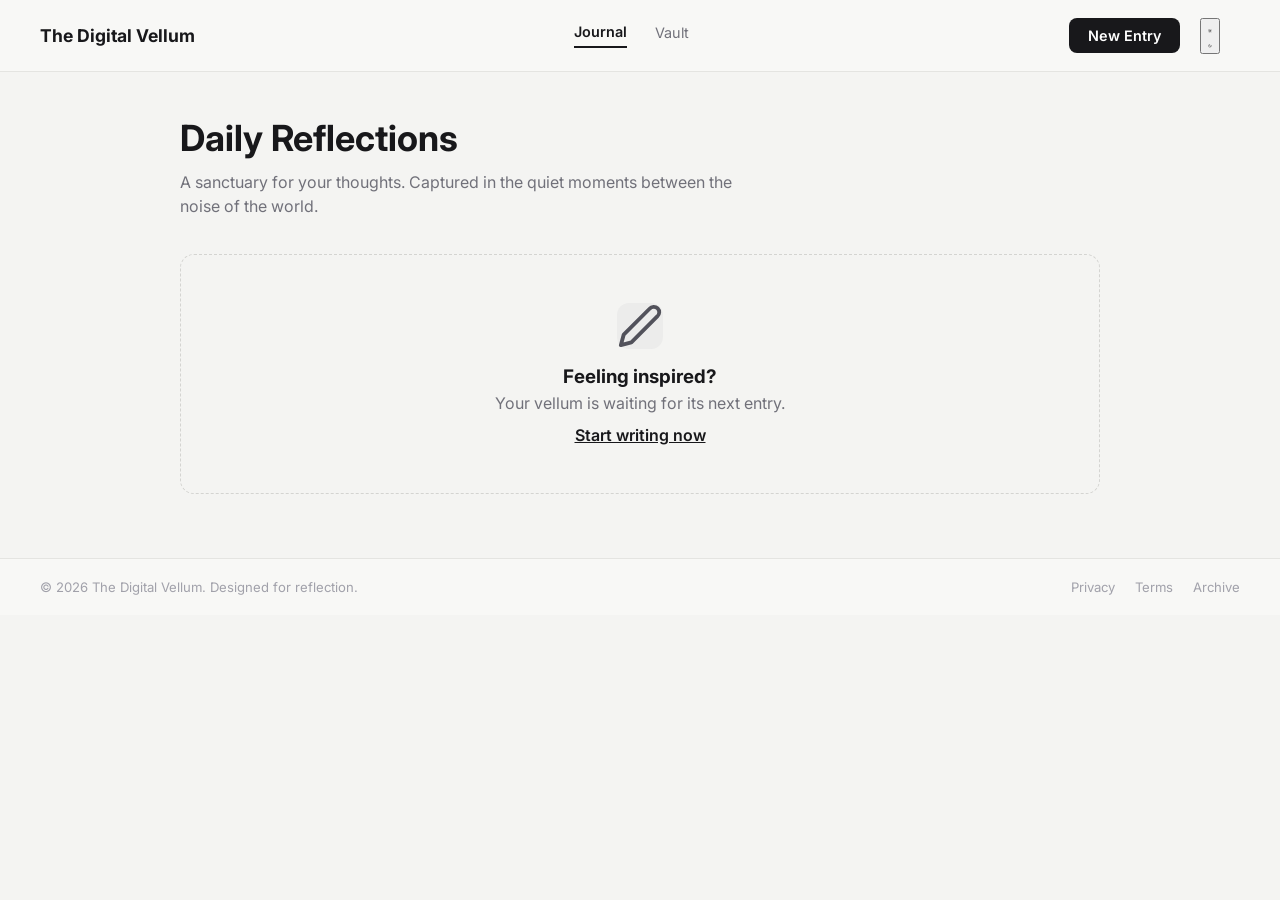
==== index.html @ 57398310 "initial commity" ====
<!DOCTYPE html>
<html lang="en">
<head>
<meta charset="UTF-8">
<meta name="viewport" content="width=device-width, initial-scale=1.0">
<title>The Digital Vellum</title>
<link rel="stylesheet" href="styles.css">
<script>
document.documentElement.setAttribute('data-theme', localStorage.getItem('theme') || (window.matchMedia('(prefers-color-scheme: dark)').matches ? 'dark' : 'light'));
</script>
</head>
<body>

<header class="site-header">
  <div class="brand">The Digital Vellum</div>
  <nav class="main-nav">
    <a href="index.html" class="active">Journal</a>
    <a href="vault.html">Vault</a>
  </nav>
  <div class="header-actions">
    <a href="new-entry.html" class="btn btn-primary">New Entry</a>
    <button type="button" class="icon-btn theme-toggle" id="theme-toggle" aria-label="Toggle dark mode">
      <svg class="sun-icon" viewBox="0 0 24 24" fill="none" stroke="currentColor" stroke-width="2" stroke-linecap="round" stroke-linejoin="round"><circle cx="12" cy="12" r="4"></circle><path d="M12 2v2M12 20v2M4.93 4.93l1.41 1.41M17.66 17.66l1.41 1.41M2 12h2M20 12h2M4.93 19.07l1.41-1.41M17.66 6.34l1.41-1.41"></path></svg>
      <svg class="moon-icon" viewBox="0 0 24 24" fill="none" stroke="currentColor" stroke-width="2" stroke-linecap="round" stroke-linejoin="round"><path d="M21 12.79A9 9 0 1 1 11.21 3 7 7 0 0 0 21 12.79z"></path></svg>
    </button>
    <a href="vault.html" class="icon-btn" aria-label="Profile">
      <svg viewBox="0 0 24 24" fill="none" stroke="currentColor" stroke-width="2" stroke-linecap="round" stroke-linejoin="round"><circle cx="12" cy="8" r="4"></circle><path d="M4 20c0-4 3.6-6 8-6s8 2 8 6"></path></svg>
    </a>
  </div>
</header>

<main>
  <div class="page-heading">
    <h1>Daily Reflections</h1>
    <p>A sanctuary for your thoughts. Captured in the quiet moments between the noise of the world.</p>
  </div>

  <div class="entry-grid" id="entry-grid">
    <article class="card featured">
      <span class="card-date">MARCH 24, 2026</span>
      <h3 class="card-title">The silence of the early morning is where the best ideas are born.</h3>
      <p class="card-excerpt">I woke up at 5:00 AM today. There is a specific kind of stillness that exists before the city wakes up...</p>
    </article>
    <article class="card alt">
      <span class="card-date">DECEMBER 25, 2025</span>
      <h3 class="card-title">Rethinking the project architecture.</h3>
      <p class="card-excerpt">Spent the afternoon sketching out new user flows. Simplification is harder than complexity.</p>
      <div class="card-tags"><span class="tag">Work</span><span class="tag">Ideas</span></div>
    </article>
    <article class="card alt">
      <span class="card-date">AUGUST 21, 2025</span>
      <h3 class="card-title">The rain in the city.</h3>
      <p class="card-excerpt">The way the neon lights reflect on the wet pavement tonight is mesmerizing.</p>
      <div class="card-tags"><span class="tag">Poetry</span></div>
    </article>
    <article class="card">
      <span class="card-date">AUGUST 23, 2025</span>
      <h3 class="card-title">Notes on intentionality and the digital space.</h3>
      <p class="card-excerpt">Why do we feel the need to document everything? Perhaps it's an anchor against the fleeting nature of time.</p>
    </article>
    <article class="card">
      <span class="card-date">JULY 2, 2025</span>
      <h3 class="card-title">A perfect, ordinary Tuesday.</h3>
      <p class="card-excerpt">Nothing remarkable happened, and that felt like its own kind of gift.</p>
    </article>
  </div>
</main>

<footer class="site-footer">
  <span>&copy; 2026 The Digital Vellum. Designed for reflection.</span>
  <div class="footer-links">
    <a href="#">Privacy</a>
    <a href="#">Terms</a>
    <a href="vault.html">Archive</a>
  </div>
</footer>

<script src="storage.js"></script>
<script src="home.js"></script>
<script src="theme.js"></script>
</body>
</html>
---- styles.css ----
@import url('https://fonts.googleapis.com/css2?family=Inter:wght@400;500;600;700&family=Lora:ital@1&display=swap');

* {
  box-sizing: border-box;
}

body {
  margin: 0;
  font-family: 'Inter', system-ui, sans-serif;
  background-color: #f4f4f2;
  color: #18181b;
}

a {
  color: inherit;
  text-decoration: none;
}

.site-header {
  display: flex;
  align-items: center;
  justify-content: space-between;
  padding: 1.1rem 2.5rem;
  background-color: #f8f8f6;
  border-bottom: 1px solid #e4e4e1;
}

.brand {
  font-size: 1.1rem;
  font-weight: 700;
}

.main-nav {
  display: flex;
  gap: 1.75rem;
  align-items: center;
}

.main-nav a {
  font-size: 0.9rem;
  color: #71717a;
  padding-bottom: 0.35rem;
}

.main-nav a.active {
  color: #18181b;
  font-weight: 600;
  border-bottom: 2px solid #18181b;
}

.header-actions {
  display: flex;
  align-items: center;
  gap: 1.25rem;
}

.btn {
  display: inline-flex;
  align-items: center;
  justify-content: center;
  padding: 0.55rem 1.2rem;
  border-radius: 8px;
  font-size: 0.9rem;
  font-weight: 600;
  border: none;
  cursor: pointer;
}

.btn-primary {
  background-color: #18181b;
  color: #ffffff;
}

.btn-primary:hover {
  background-color: #313135;
}

.btn-ghost {
  background-color: transparent;
  color: #52525b;
  font-weight: 500;
}

.profile-icon {
  width: 34px;
  height: 34px;
  border-radius: 50%;
  border: 1px solid #d4d4d1;
  display: flex;
  align-items: center;
  justify-content: center;
  color: #71717a;
}

main {
  max-width: 1000px;
  margin: 0 auto;
  padding: 2.75rem 2.5rem 4rem;
}

.page-heading h1 {
  font-size: 2.25rem;
  margin: 0 0 0.6rem;
}

.page-heading p {
  color: #71717a;
  max-width: 560px;
  line-height: 1.5;
  margin: 0 0 2.25rem;
}

.entry-grid {
  display: grid;
  grid-template-columns: repeat(3, 1fr);
  grid-auto-rows: minmax(150px, auto);
  gap: 1.25rem;
}

.card {
  background-color: #ffffff;
  border: 1px solid #e4e4e1;
  border-radius: 14px;
  padding: 1.5rem;
  display: flex;
  flex-direction: column;
  gap: 0.65rem;
}

.card.featured {
  grid-column: span 2;
  grid-row: span 2;
  justify-content: center;
}

.card.alt {
  background-color: #ececeb;
}

.card-date {
  font-size: 0.72rem;
  letter-spacing: 0.08em;
  text-transform: uppercase;
  color: #71717a;
}

.card-title {
  font-size: 1.05rem;
  font-weight: 700;
  margin: 0;
}

.card.featured .card-title {
  font-size: 1.5rem;
}

.card-excerpt {
  font-size: 0.9rem;
  color: #52525b;
  line-height: 1.5;
}

.card-tags {
  display: flex;
  gap: 0.4rem;
  flex-wrap: wrap;
  margin-top: auto;
}

.tag {
  font-size: 0.72rem;
  background-color: #ececeb;
  color: #52525b;
  padding: 0.2rem 0.6rem;
  border-radius: 999px;
}

.card.alt .tag {
  background-color: #dedede;
}

.empty-state {
  border: 1px dashed #d4d4d1;
  border-radius: 14px;
  padding: 3rem 1.5rem;
  text-align: center;
  grid-column: 1 / -1;
}

.empty-state .icon {
  width: 46px;
  height: 46px;
  border-radius: 12px;
  background-color: #ececeb;
  display: flex;
  align-items: center;
  justify-content: center;
  margin: 0 auto 1rem;
  color: #52525b;
}

.empty-state h3 {
  margin: 0 0 0.3rem;
}

.empty-state p {
  color: #71717a;
  margin: 0 0 0.75rem;
}

.empty-state a {
  font-weight: 600;
  text-decoration: underline;
}

.vault-list {
  display: flex;
  flex-direction: column;
  gap: 1rem;
}

.vault-row {
  background-color: #ffffff;
  border: 1px solid #e4e4e1;
  border-radius: 12px;
  padding: 1.4rem 1.6rem;
  display: flex;
  flex-direction: column;
  gap: 0.5rem;
}

.vault-row-top {
  display: flex;
  align-items: center;
  gap: 0.75rem;
}

.vault-date {
  font-size: 0.72rem;
  letter-spacing: 0.08em;
  text-transform: uppercase;
  color: #71717a;
}

.vault-title {
  font-size: 1.2rem;
  font-weight: 700;
  margin: 0;
}

.vault-body {
  color: #52525b;
  line-height: 1.55;
  margin: 0;
}

.entry-editor {
  display: grid;
  grid-template-columns: 200px 1fr;
  gap: 2.5rem;
  align-items: start;
}

.entry-date {
  font-size: 0.78rem;
  letter-spacing: 0.1em;
  text-transform: uppercase;
  color: #71717a;
  border-left: 3px solid #18181b;
  padding-left: 0.85rem;
  margin: 0 0 0.75rem;
}

.entry-title-input {
  border: none;
  background: transparent;
  font-family: 'Inter', system-ui, sans-serif;
  font-size: 2rem;
  font-weight: 700;
  width: 100%;
  padding: 0;
  margin-bottom: 1.25rem;
}

.entry-title-input:focus {
  outline: none;
}

.entry-tag-row {
  display: flex;
  align-items: center;
  gap: 0.6rem;
  margin-bottom: 1.75rem;
}

.tag-input {
  border: 1px solid #d4d4d1;
  background-color: #ececeb;
  border-radius: 999px;
  padding: 0.4rem 0.9rem;
  font-size: 0.85rem;
  font-family: 'Inter', system-ui, sans-serif;
}

.entry-body-input {
  width: 100%;
  min-height: 320px;
  border: none;
  background: transparent;
  resize: vertical;
  font-family: 'Inter', system-ui, sans-serif;
  font-size: 1rem;
  line-height: 1.7;
  padding: 0;
}

.entry-body-input:focus {
  outline: none;
}

.depth-insight {
  font-size: 0.72rem;
  letter-spacing: 0.08em;
  text-transform: uppercase;
  color: #a1a1aa;
  margin-bottom: 0.6rem;
}

.depth-insight-quote {
  font-family: 'Lora', serif;
  font-style: italic;
  color: #71717a;
  line-height: 1.6;
  font-size: 0.92rem;
}

.editor-footer {
  display: flex;
  align-items: center;
  justify-content: space-between;
  margin-top: 3rem;
  padding-top: 1.5rem;
  border-top: 1px solid #e4e4e1;
}

.editor-footer-left {
  display: flex;
  gap: 1.5rem;
  align-items: center;
}

.editor-tool {
  display: inline-flex;
  align-items: center;
  gap: 0.4rem;
  font-size: 0.85rem;
  color: #52525b;
  background: none;
  border: none;
  cursor: pointer;
}

.editor-tool.is-active {
  color: #18181b;
  font-weight: 600;
}

.editor-footer-right {
  display: flex;
  align-items: center;
  gap: 1.25rem;
}

.site-footer {
  display: flex;
  align-items: center;
  justify-content: space-between;
  padding: 1.25rem 2.5rem;
  background-color: #f8f8f6;
  border-top: 1px solid #e4e4e1;
  color: #a1a1aa;
  font-size: 0.82rem;
}

.footer-links {
  display: flex;
  gap: 1.25rem;
}

@media (max-width: 760px) {
  .entry-grid {
    grid-template-columns: 1fr;
  }
  .card.featured {
    grid-column: auto;
    grid-row: auto;
  }
  .entry-editor {
    grid-template-columns: 1fr;
  }
  .site-header, .site-footer {
    padding: 1rem 1.25rem;
  }
  main {
    padding: 2rem 1.25rem 3rem;
  }
}
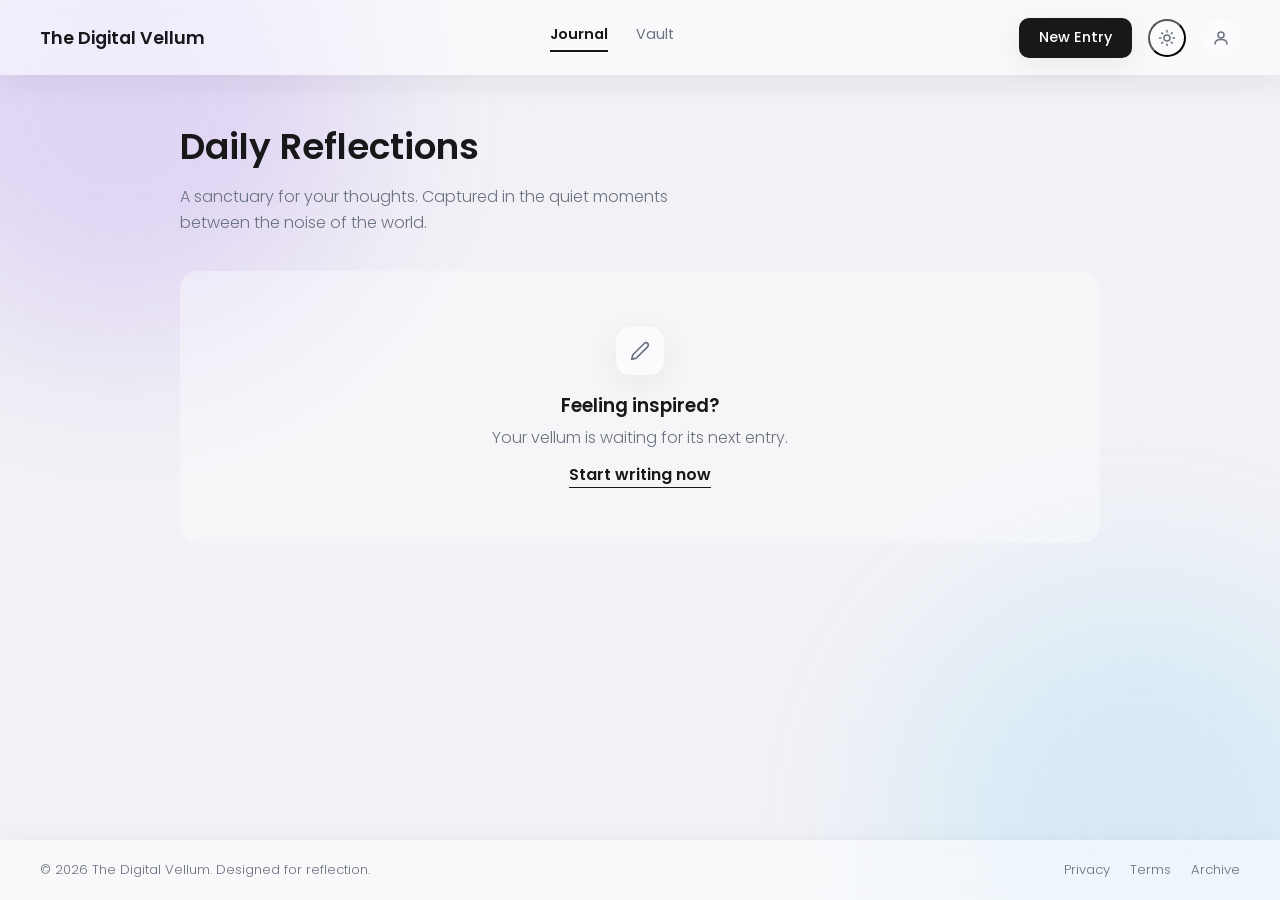
==== commit ae26c7d3: "made responsive" ====
--- a/index.html
+++ b/index.html
@@ -2,7 +2,7 @@
 <html lang="en">
 <head>
 <meta charset="UTF-8">
-<meta name="viewport" content="width=device-width, initial-scale=1.0">
+<meta name="viewport" content="width=device-width, initial-scale=1.0, viewport-fit=cover">
 <title>The Digital Vellum</title>
 <link rel="stylesheet" href="styles.css">
 <script>
--- a/styles.css
+++ b/styles.css
@@ -1,14 +1,83 @@
-@import url('https://fonts.googleapis.com/css2?family=Inter:wght@400;500;600;700&family=Lora:ital@1&display=swap');
+@import url('https://fonts.googleapis.com/css2?family=Poppins:wght@300;400;500;600;700&family=Lora:ital@1&display=swap');
 
 * {
   box-sizing: border-box;
 }
 
+:root {
+  --bg: #f2f2f6;
+  --blob-1: rgba(124, 58, 237, 0.16);
+  --blob-2: rgba(56, 189, 248, 0.14);
+  --surface: rgba(255, 255, 255, 0.55);
+  --surface-solid: #ffffff;
+  --surface-alt: rgba(255, 255, 255, 0.35);
+  --text: #18181b;
+  --text-muted: #6b7280;
+  --accent: #18181b;
+  --accent-contrast: #ffffff;
+  --ring: rgba(124, 58, 237, 0.35);
+  --shadow-soft: 0 8px 30px rgba(24, 24, 27, 0.07);
+  --shadow-lift: 0 18px 40px rgba(24, 24, 27, 0.12);
+}
+
+[data-theme='dark'] {
+  --bg: #0b0b10;
+  --blob-1: rgba(124, 58, 237, 0.25);
+  --blob-2: rgba(56, 189, 248, 0.18);
+  --surface: rgba(255, 255, 255, 0.06);
+  --surface-solid: #17171c;
+  --surface-alt: rgba(255, 255, 255, 0.04);
+  --text: #f4f4f5;
+  --text-muted: #a1a1aa;
+  --accent: #f4f4f5;
+  --accent-contrast: #0b0b10;
+  --ring: rgba(124, 58, 237, 0.5);
+  --shadow-soft: 0 8px 30px rgba(0, 0, 0, 0.35);
+  --shadow-lift: 0 18px 45px rgba(0, 0, 0, 0.5);
+}
+
+html {
+  -webkit-text-size-adjust: 100%;
+}
+
+html, body {
+  height: 100%;
+}
+
 body {
   margin: 0;
-  font-family: 'Inter', system-ui, sans-serif;
-  background-color: #f4f4f2;
-  color: #18181b;
+  min-height: 100vh;
+  display: flex;
+  flex-direction: column;
+  font-family: 'Poppins', system-ui, sans-serif;
+  background-color: var(--bg);
+  color: var(--text);
+  position: relative;
+  overflow-x: hidden;
+  transition: background-color 0.3s ease, color 0.3s ease;
+}
+
+body::before,
+body::after {
+  content: '';
+  position: fixed;
+  width: 480px;
+  height: 480px;
+  border-radius: 50%;
+  filter: blur(90px);
+  z-index: -1;
+}
+
+body::before {
+  top: -140px;
+  left: -120px;
+  background: var(--blob-1);
+}
+
+body::after {
+  bottom: -160px;
+  right: -100px;
+  background: var(--blob-2);
 }
 
 a {
@@ -21,13 +90,18 @@
   align-items: center;
   justify-content: space-between;
   padding: 1.1rem 2.5rem;
-  background-color: #f8f8f6;
-  border-bottom: 1px solid #e4e4e1;
+  background-color: var(--surface);
+  backdrop-filter: blur(18px);
+  -webkit-backdrop-filter: blur(18px);
+  box-shadow: var(--shadow-soft);
+  position: sticky;
+  top: 0;
+  z-index: 10;
 }
 
 .brand {
   font-size: 1.1rem;
-  font-weight: 700;
+  font-weight: 600;
 }
 
 .main-nav {
@@ -38,76 +112,156 @@
 
 .main-nav a {
   font-size: 0.9rem;
-  color: #71717a;
+  color: var(--text-muted);
   padding-bottom: 0.35rem;
+  position: relative;
+  transition: color 0.2s ease;
+}
+
+.main-nav a::after {
+  content: '';
+  position: absolute;
+  left: 0;
+  bottom: -1px;
+  width: 100%;
+  height: 2px;
+  background: var(--text);
+  transform: scaleX(0);
+  transform-origin: left;
+  transition: transform 0.25s ease;
+}
+
+.main-nav a:hover {
+  color: var(--text);
+}
+
+.main-nav a:hover::after {
+  transform: scaleX(1);
 }
 
 .main-nav a.active {
-  color: #18181b;
+  color: var(--text);
   font-weight: 600;
-  border-bottom: 2px solid #18181b;
+}
+
+.main-nav a.active::after {
+  transform: scaleX(1);
 }
 
 .header-actions {
   display: flex;
   align-items: center;
-  gap: 1.25rem;
+  gap: 1rem;
 }
 
 .btn {
   display: inline-flex;
   align-items: center;
   justify-content: center;
-  padding: 0.55rem 1.2rem;
-  border-radius: 8px;
+  gap: 0.5rem;
+  padding: 0.6rem 1.25rem;
+  border-radius: 10px;
   font-size: 0.9rem;
-  font-weight: 600;
+  font-weight: 500;
+  font-family: 'Poppins', system-ui, sans-serif;
   border: none;
   cursor: pointer;
+  transition: transform 0.2s ease, box-shadow 0.2s ease, background-color 0.2s ease;
 }
 
 .btn-primary {
-  background-color: #18181b;
-  color: #ffffff;
+  background-color: var(--accent);
+  color: var(--accent-contrast);
+  box-shadow: var(--shadow-soft);
 }
 
 .btn-primary:hover {
-  background-color: #313135;
+  box-shadow: var(--shadow-lift);
 }
 
 .btn-ghost {
   background-color: transparent;
-  color: #52525b;
-  font-weight: 500;
-}
-
-.profile-icon {
-  width: 34px;
-  height: 34px;
+  color: var(--text-muted);
+}
+
+.btn-ghost:hover {
+  color: var(--text);
+  background-color: var(--surface-alt);
+}
+
+.icon-btn {
+  width: 38px;
+  height: 38px;
   border-radius: 50%;
-  border: 1px solid #d4d4d1;
+  background-color: var(--surface-alt);
+  color: var(--text-muted);
   display: flex;
   align-items: center;
   justify-content: center;
-  color: #71717a;
+  cursor: pointer;
+  transition: transform 0.2s ease, box-shadow 0.2s ease, color 0.2s ease;
+}
+
+.icon-btn:hover {
+  color: var(--text);
+  box-shadow: var(--shadow-soft);
+}
+
+.icon-btn svg {
+  width: 18px;
+  height: 18px;
+}
+
+.theme-toggle .sun-icon,
+.theme-toggle .moon-icon {
+  position: absolute;
+  transition: opacity 0.25s ease, transform 0.25s ease;
+}
+
+.theme-toggle {
+  position: relative;
+}
+
+[data-theme='dark'] .theme-toggle .sun-icon {
+  opacity: 0;
+  transform: scale(0.4) rotate(90deg);
+}
+
+[data-theme='dark'] .theme-toggle .moon-icon {
+  opacity: 1;
+  transform: scale(1) rotate(0deg);
+}
+
+.theme-toggle .moon-icon {
+  opacity: 0;
+  transform: scale(0.4) rotate(-90deg);
+}
+
+.theme-toggle .sun-icon {
+  opacity: 1;
+  transform: scale(1) rotate(0deg);
 }
 
 main {
+  flex: 1;
   max-width: 1000px;
   margin: 0 auto;
   padding: 2.75rem 2.5rem 4rem;
+  width: 100%;
 }
 
 .page-heading h1 {
-  font-size: 2.25rem;
+  font-size: clamp(1.65rem, 4vw + 0.5rem, 2.25rem);
+  font-weight: 600;
   margin: 0 0 0.6rem;
 }
 
 .page-heading p {
-  color: #71717a;
+  color: var(--text-muted);
   max-width: 560px;
-  line-height: 1.5;
+  line-height: 1.6;
   margin: 0 0 2.25rem;
+  font-weight: 300;
 }
 
 .entry-grid {
@@ -118,13 +272,20 @@
 }
 
 .card {
-  background-color: #ffffff;
-  border: 1px solid #e4e4e1;
-  border-radius: 14px;
+  background-color: var(--surface);
+  backdrop-filter: blur(16px);
+  -webkit-backdrop-filter: blur(16px);
+  border-radius: 18px;
   padding: 1.5rem;
   display: flex;
   flex-direction: column;
   gap: 0.65rem;
+  box-shadow: var(--shadow-soft);
+  transition: transform 0.25s ease, box-shadow 0.25s ease;
+}
+
+.card:hover {
+  box-shadow: var(--shadow-lift);
 }
 
 .card.featured {
@@ -133,21 +294,26 @@
   justify-content: center;
 }
 
-.card.alt {
-  background-color: #ececeb;
-}
-
 .card-date {
   font-size: 0.72rem;
   letter-spacing: 0.08em;
   text-transform: uppercase;
-  color: #71717a;
+  color: var(--text-muted);
+  font-weight: 500;
 }
 
 .card-title {
   font-size: 1.05rem;
-  font-weight: 700;
+  font-weight: 600;
   margin: 0;
+}
+
+.card-title,
+.card-excerpt,
+.vault-title,
+.vault-body,
+.page-heading p {
+  overflow-wrap: anywhere;
 }
 
 .card.featured .card-title {
@@ -156,8 +322,9 @@
 
 .card-excerpt {
   font-size: 0.9rem;
-  color: #52525b;
-  line-height: 1.5;
+  color: var(--text-muted);
+  line-height: 1.55;
+  font-weight: 300;
 }
 
 .card-tags {
@@ -169,48 +336,68 @@
 
 .tag {
   font-size: 0.72rem;
-  background-color: #ececeb;
-  color: #52525b;
-  padding: 0.2rem 0.6rem;
+  background-color: var(--surface-alt);
+  color: var(--text-muted);
+  padding: 0.25rem 0.7rem;
   border-radius: 999px;
-}
-
-.card.alt .tag {
-  background-color: #dedede;
+  font-weight: 500;
+  transition: background-color 0.2s ease, color 0.2s ease;
+}
+
+.tag:hover {
+  color: var(--text);
 }
 
 .empty-state {
-  border: 1px dashed #d4d4d1;
-  border-radius: 14px;
-  padding: 3rem 1.5rem;
+  background-color: var(--surface-alt);
+  border-radius: 18px;
+  padding: 3.5rem 1.5rem;
   text-align: center;
   grid-column: 1 / -1;
 }
 
 .empty-state .icon {
-  width: 46px;
-  height: 46px;
-  border-radius: 12px;
-  background-color: #ececeb;
+  width: 48px;
+  height: 48px;
+  border-radius: 14px;
+  background-color: var(--surface);
   display: flex;
   align-items: center;
   justify-content: center;
   margin: 0 auto 1rem;
-  color: #52525b;
+  color: var(--text-muted);
+  box-shadow: var(--shadow-soft);
+}
+
+.empty-state .icon svg {
+  width: 20px;
+  height: 20px;
 }
 
 .empty-state h3 {
   margin: 0 0 0.3rem;
+  font-weight: 600;
 }
 
 .empty-state p {
-  color: #71717a;
+  color: var(--text-muted);
   margin: 0 0 0.75rem;
+  font-weight: 300;
 }
 
 .empty-state a {
   font-weight: 600;
-  text-decoration: underline;
+  position: relative;
+}
+
+.empty-state a::after {
+  content: '';
+  position: absolute;
+  left: 0;
+  bottom: -2px;
+  width: 100%;
+  height: 1px;
+  background: var(--text);
 }
 
 .vault-list {
@@ -220,13 +407,20 @@
 }
 
 .vault-row {
-  background-color: #ffffff;
-  border: 1px solid #e4e4e1;
-  border-radius: 12px;
+  background-color: var(--surface);
+  backdrop-filter: blur(16px);
+  -webkit-backdrop-filter: blur(16px);
+  border-radius: 16px;
   padding: 1.4rem 1.6rem;
   display: flex;
   flex-direction: column;
   gap: 0.5rem;
+  box-shadow: var(--shadow-soft);
+  transition: transform 0.25s ease, box-shadow 0.25s ease;
+}
+
+.vault-row:hover {
+  box-shadow: var(--shadow-lift);
 }
 
 .vault-row-top {
@@ -239,19 +433,21 @@
   font-size: 0.72rem;
   letter-spacing: 0.08em;
   text-transform: uppercase;
-  color: #71717a;
+  color: var(--text-muted);
+  font-weight: 500;
 }
 
 .vault-title {
   font-size: 1.2rem;
-  font-weight: 700;
+  font-weight: 600;
   margin: 0;
 }
 
 .vault-body {
-  color: #52525b;
-  line-height: 1.55;
+  color: var(--text-muted);
+  line-height: 1.6;
   margin: 0;
+  font-weight: 300;
 }
 
 .entry-editor {
@@ -265,23 +461,30 @@
   font-size: 0.78rem;
   letter-spacing: 0.1em;
   text-transform: uppercase;
-  color: #71717a;
-  border-left: 3px solid #18181b;
+  color: var(--text-muted);
   padding-left: 0.85rem;
   margin: 0 0 0.75rem;
+  font-weight: 500;
+  box-shadow: inset 3px 0 0 var(--text);
 }
 
 .entry-title-input {
   border: none;
   background: transparent;
-  font-family: 'Inter', system-ui, sans-serif;
-  font-size: 2rem;
-  font-weight: 700;
+  font-family: 'Poppins', system-ui, sans-serif;
+  font-size: clamp(1.35rem, 4vw + 0.5rem, 2rem);
+  font-weight: 600;
+  color: var(--text);
   width: 100%;
   padding: 0;
   margin-bottom: 1.25rem;
 }
 
+.entry-title-input::placeholder {
+  color: var(--text-muted);
+  opacity: 0.6;
+}
+
 .entry-title-input:focus {
   outline: none;
 }
@@ -294,12 +497,19 @@
 }
 
 .tag-input {
-  border: 1px solid #d4d4d1;
-  background-color: #ececeb;
+  background-color: var(--surface-alt);
   border-radius: 999px;
-  padding: 0.4rem 0.9rem;
+  padding: 0.45rem 1rem;
   font-size: 0.85rem;
-  font-family: 'Inter', system-ui, sans-serif;
+  font-family: 'Poppins', system-ui, sans-serif;
+  color: var(--text);
+  border: none;
+  transition: box-shadow 0.2s ease;
+}
+
+.tag-input:focus {
+  outline: none;
+  box-shadow: 0 0 0 3px var(--ring);
 }
 
 .entry-body-input {
@@ -308,10 +518,17 @@
   border: none;
   background: transparent;
   resize: vertical;
-  font-family: 'Inter', system-ui, sans-serif;
+  font-family: 'Poppins', system-ui, sans-serif;
+  font-weight: 300;
+  color: var(--text);
   font-size: 1rem;
   line-height: 1.7;
   padding: 0;
+}
+
+.entry-body-input::placeholder {
+  color: var(--text-muted);
+  opacity: 0.6;
 }
 
 .entry-body-input:focus {
@@ -322,14 +539,15 @@
   font-size: 0.72rem;
   letter-spacing: 0.08em;
   text-transform: uppercase;
-  color: #a1a1aa;
+  color: var(--text-muted);
   margin-bottom: 0.6rem;
+  font-weight: 500;
 }
 
 .depth-insight-quote {
   font-family: 'Lora', serif;
   font-style: italic;
-  color: #71717a;
+  color: var(--text-muted);
   line-height: 1.6;
   font-size: 0.92rem;
 }
@@ -340,7 +558,7 @@
   justify-content: space-between;
   margin-top: 3rem;
   padding-top: 1.5rem;
-  border-top: 1px solid #e4e4e1;
+  box-shadow: inset 0 1px 0 var(--surface-alt);
 }
 
 .editor-footer-left {
@@ -352,16 +570,27 @@
 .editor-tool {
   display: inline-flex;
   align-items: center;
-  gap: 0.4rem;
+  gap: 0.45rem;
   font-size: 0.85rem;
-  color: #52525b;
+  font-family: 'Poppins', system-ui, sans-serif;
+  color: var(--text-muted);
   background: none;
   border: none;
   cursor: pointer;
+  transition: color 0.2s ease, transform 0.2s ease;
+}
+
+.editor-tool svg {
+  width: 16px;
+  height: 16px;
+}
+
+.editor-tool:hover {
+  color: var(--text);
 }
 
 .editor-tool.is-active {
-  color: #18181b;
+  color: var(--text);
   font-weight: 600;
 }
 
@@ -376,10 +605,13 @@
   align-items: center;
   justify-content: space-between;
   padding: 1.25rem 2.5rem;
-  background-color: #f8f8f6;
-  border-top: 1px solid #e4e4e1;
-  color: #a1a1aa;
+  background-color: var(--surface);
+  backdrop-filter: blur(18px);
+  -webkit-backdrop-filter: blur(18px);
+  box-shadow: var(--shadow-soft);
+  color: var(--text-muted);
   font-size: 0.82rem;
+  font-weight: 300;
 }
 
 .footer-links {
@@ -387,22 +619,230 @@
   gap: 1.25rem;
 }
 
-@media (max-width: 760px) {
+.footer-links a {
+  transition: color 0.2s ease;
+}
+
+.footer-links a:hover {
+  color: var(--text);
+}
+
+@media (max-width: 1024px) {
+  .site-header,
+  .site-footer {
+    padding-left: max(1.75rem, env(safe-area-inset-left));
+    padding-right: max(1.75rem, env(safe-area-inset-right));
+  }
+
+  main {
+    padding-left: max(1.75rem, env(safe-area-inset-left));
+    padding-right: max(1.75rem, env(safe-area-inset-right));
+  }
+
+  .entry-grid {
+    grid-template-columns: repeat(2, 1fr);
+  }
+
+  .card.featured {
+    grid-column: span 2;
+    grid-row: span 1;
+  }
+}
+
+@media (max-width: 768px) {
+  body::before,
+  body::after {
+    width: 320px;
+    height: 320px;
+    filter: blur(70px);
+  }
+
+  .site-header {
+    flex-wrap: wrap;
+    gap: 0.75rem 1rem;
+    padding: 0.9rem max(1.25rem, env(safe-area-inset-right)) 0.9rem max(1.25rem, env(safe-area-inset-left));
+  }
+
+  .brand {
+    flex: 1;
+    min-width: 0;
+    font-size: 1rem;
+    white-space: nowrap;
+    overflow: hidden;
+    text-overflow: ellipsis;
+  }
+
+  .main-nav {
+    order: 3;
+    width: 100%;
+    justify-content: center;
+    gap: 2rem;
+    padding-top: 0.65rem;
+    box-shadow: inset 0 1px 0 var(--surface-alt);
+  }
+
+  .header-actions {
+    gap: 0.5rem;
+  }
+
+  .header-actions .icon-btn:last-child {
+    display: none;
+  }
+
+  main {
+    padding: 2rem max(1.25rem, env(safe-area-inset-right)) 3rem max(1.25rem, env(safe-area-inset-left));
+  }
+
+  .page-heading p {
+    max-width: none;
+  }
+
   .entry-grid {
     grid-template-columns: 1fr;
-  }
+    gap: 1rem;
+  }
+
   .card.featured {
     grid-column: auto;
     grid-row: auto;
   }
+
+  .card.featured .card-title {
+    font-size: 1.25rem;
+  }
+
   .entry-editor {
     grid-template-columns: 1fr;
-  }
-  .site-header, .site-footer {
-    padding: 1rem 1.25rem;
-  }
-  main {
-    padding: 2rem 1.25rem 3rem;
-  }
-}
-
+    gap: 1.5rem;
+  }
+
+  .entry-date {
+    padding-left: 0.75rem;
+    margin-bottom: 0.5rem;
+  }
+
+  .entry-tag-row {
+    flex-wrap: wrap;
+  }
+
+  .tag-input {
+    flex: 1;
+    min-width: 0;
+  }
+
+  .editor-footer {
+    flex-direction: column;
+    align-items: stretch;
+    gap: 1.25rem;
+    margin-top: 2rem;
+  }
+
+  .editor-footer-left {
+    justify-content: center;
+    flex-wrap: wrap;
+    gap: 1rem;
+  }
+
+  .editor-footer-right {
+    width: 100%;
+    justify-content: stretch;
+    gap: 0.75rem;
+  }
+
+  .editor-footer-right .btn {
+    flex: 1;
+    min-width: 0;
+  }
+
+  .vault-row {
+    padding: 1.15rem 1.25rem;
+  }
+
+  .vault-title {
+    font-size: 1.05rem;
+  }
+
+  .site-footer {
+    flex-direction: column;
+    align-items: center;
+    gap: 0.75rem;
+    text-align: center;
+    padding: 1.25rem max(1.25rem, env(safe-area-inset-right)) max(1.25rem, env(safe-area-inset-bottom)) max(1.25rem, env(safe-area-inset-left));
+  }
+
+  .footer-links {
+    flex-wrap: wrap;
+    justify-content: center;
+  }
+}
+
+@media (max-width: 480px) {
+  .site-header {
+    padding-top: max(0.75rem, env(safe-area-inset-top));
+  }
+
+  .header-actions .btn-primary {
+    width: 38px;
+    height: 38px;
+    padding: 0;
+    border-radius: 50%;
+    font-size: 0;
+    line-height: 0;
+  }
+
+  .header-actions .btn-primary::before {
+    content: '+';
+    font-size: 1.3rem;
+    font-weight: 600;
+    line-height: 1;
+  }
+
+  .card {
+    padding: 1.25rem;
+  }
+
+  .empty-state {
+    padding: 2.5rem 1rem;
+  }
+
+  .editor-tool {
+    font-size: 0.8rem;
+  }
+}
+
+@media (hover: hover) {
+  .card:hover {
+    transform: translateY(-6px);
+    box-shadow: var(--shadow-lift);
+  }
+
+  .vault-row:hover {
+    transform: translateY(-4px);
+    box-shadow: var(--shadow-lift);
+  }
+
+  .btn-primary:hover {
+    transform: translateY(-2px);
+    box-shadow: var(--shadow-lift);
+  }
+
+  .icon-btn:hover {
+    color: var(--text);
+    transform: translateY(-2px) rotate(6deg);
+    box-shadow: var(--shadow-soft);
+  }
+
+  .editor-tool:hover {
+    color: var(--text);
+    transform: translateY(-1px);
+  }
+}
+
+@media (hover: none) {
+  .card:hover,
+  .vault-row:hover,
+  .btn-primary:hover,
+  .icon-btn:hover {
+    transform: none;
+  }
+}
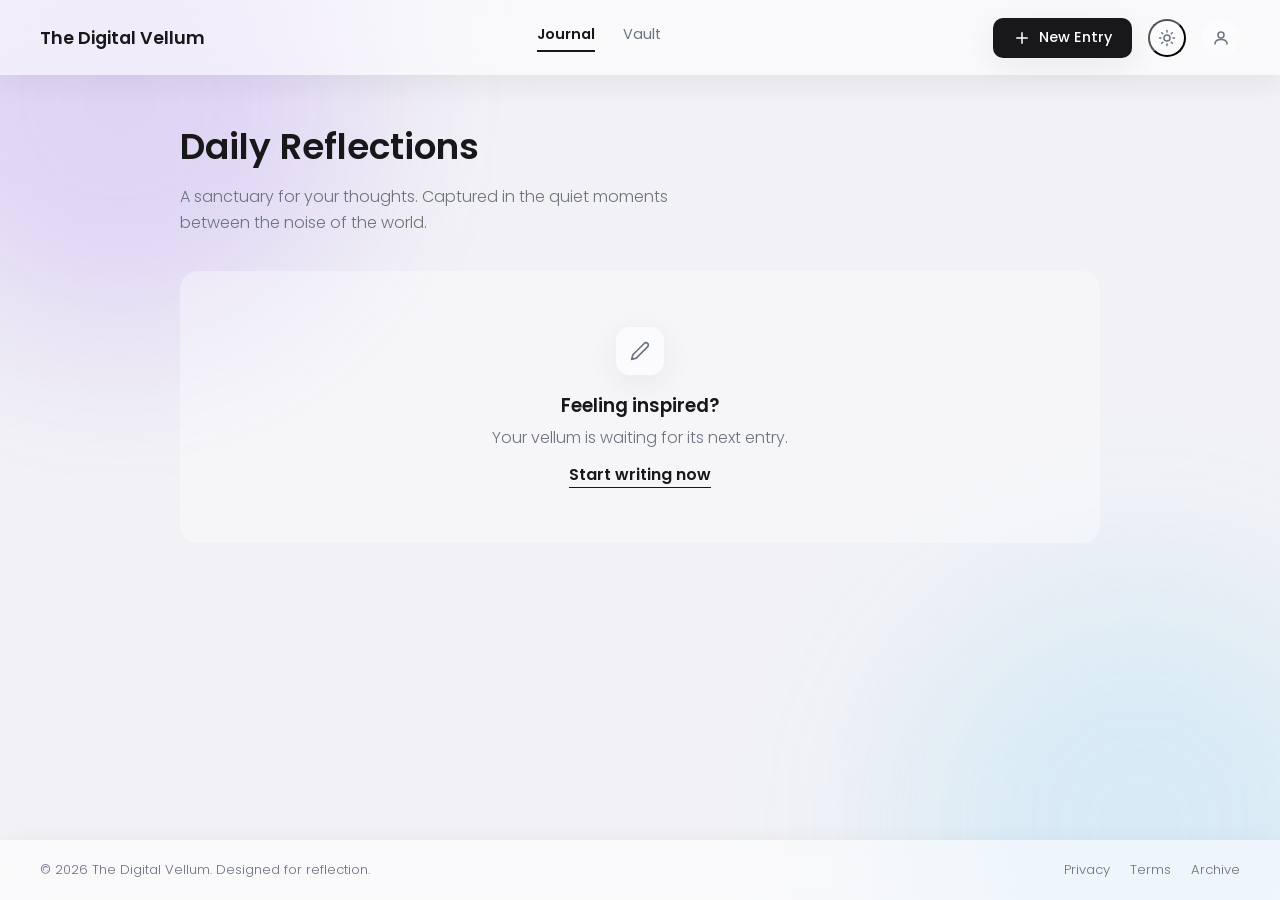
==== commit d578c425: "minor fixes" ====
--- a/index.html
+++ b/index.html
@@ -2,7 +2,7 @@
 <html lang="en">
 <head>
 <meta charset="UTF-8">
-<meta name="viewport" content="width=device-width, initial-scale=1.0, viewport-fit=cover">
+<meta name="viewport" content="width=device-width, initial-scale=1.0">
 <title>The Digital Vellum</title>
 <link rel="stylesheet" href="styles.css">
 <script>
@@ -13,12 +13,15 @@
 
 <header class="site-header">
   <div class="brand">The Digital Vellum</div>
-  <nav class="main-nav">
+  <nav class="main-nav" id="main-nav">
     <a href="index.html" class="active">Journal</a>
     <a href="vault.html">Vault</a>
   </nav>
   <div class="header-actions">
-    <a href="new-entry.html" class="btn btn-primary">New Entry</a>
+    <a href="new-entry.html" class="btn btn-primary" aria-label="New Entry">
+      <svg class="btn-icon" viewBox="0 0 24 24" fill="none" stroke="currentColor" stroke-width="2" stroke-linecap="round" stroke-linejoin="round"><path d="M12 5v14M5 12h14"></path></svg>
+      <span>New Entry</span>
+    </a>
     <button type="button" class="icon-btn theme-toggle" id="theme-toggle" aria-label="Toggle dark mode">
       <svg class="sun-icon" viewBox="0 0 24 24" fill="none" stroke="currentColor" stroke-width="2" stroke-linecap="round" stroke-linejoin="round"><circle cx="12" cy="12" r="4"></circle><path d="M12 2v2M12 20v2M4.93 4.93l1.41 1.41M17.66 17.66l1.41 1.41M2 12h2M20 12h2M4.93 19.07l1.41-1.41M17.66 6.34l1.41-1.41"></path></svg>
       <svg class="moon-icon" viewBox="0 0 24 24" fill="none" stroke="currentColor" stroke-width="2" stroke-linecap="round" stroke-linejoin="round"><path d="M21 12.79A9 9 0 1 1 11.21 3 7 7 0 0 0 21 12.79z"></path></svg>
@@ -26,6 +29,10 @@
     <a href="vault.html" class="icon-btn" aria-label="Profile">
       <svg viewBox="0 0 24 24" fill="none" stroke="currentColor" stroke-width="2" stroke-linecap="round" stroke-linejoin="round"><circle cx="12" cy="8" r="4"></circle><path d="M4 20c0-4 3.6-6 8-6s8 2 8 6"></path></svg>
     </a>
+    <button type="button" class="icon-btn nav-toggle" id="nav-toggle" aria-label="Open menu" aria-expanded="false" aria-controls="main-nav">
+      <svg class="menu-icon" viewBox="0 0 24 24" fill="none" stroke="currentColor" stroke-width="2" stroke-linecap="round" stroke-linejoin="round"><path d="M4 6h16M4 12h16M4 18h16"></path></svg>
+      <svg class="close-icon" viewBox="0 0 24 24" fill="none" stroke="currentColor" stroke-width="2" stroke-linecap="round" stroke-linejoin="round"><path d="M18 6L6 18M6 6l12 12"></path></svg>
+    </button>
   </div>
 </header>
 
--- a/styles.css
+++ b/styles.css
@@ -176,6 +176,7 @@
 }
 
 .btn-primary:hover {
+  transform: translateY(-2px);
   box-shadow: var(--shadow-lift);
 }
 
@@ -204,6 +205,7 @@
 
 .icon-btn:hover {
   color: var(--text);
+  transform: translateY(-2px) rotate(6deg);
   box-shadow: var(--shadow-soft);
 }
 
@@ -251,7 +253,7 @@
 }
 
 .page-heading h1 {
-  font-size: clamp(1.65rem, 4vw + 0.5rem, 2.25rem);
+  font-size: 2.25rem;
   font-weight: 600;
   margin: 0 0 0.6rem;
 }
@@ -285,6 +287,7 @@
 }
 
 .card:hover {
+  transform: translateY(-6px);
   box-shadow: var(--shadow-lift);
 }
 
@@ -306,14 +309,6 @@
   font-size: 1.05rem;
   font-weight: 600;
   margin: 0;
-}
-
-.card-title,
-.card-excerpt,
-.vault-title,
-.vault-body,
-.page-heading p {
-  overflow-wrap: anywhere;
 }
 
 .card.featured .card-title {
@@ -420,6 +415,7 @@
 }
 
 .vault-row:hover {
+  transform: translateY(-4px);
   box-shadow: var(--shadow-lift);
 }
 
@@ -472,7 +468,7 @@
   border: none;
   background: transparent;
   font-family: 'Poppins', system-ui, sans-serif;
-  font-size: clamp(1.35rem, 4vw + 0.5rem, 2rem);
+  font-size: 2rem;
   font-weight: 600;
   color: var(--text);
   width: 100%;
@@ -587,6 +583,7 @@
 
 .editor-tool:hover {
   color: var(--text);
+  transform: translateY(-1px);
 }
 
 .editor-tool.is-active {
@@ -627,18 +624,30 @@
   color: var(--text);
 }
 
+/* ── Mobile nav toggle (hidden on desktop) ── */
+.nav-toggle {
+  display: none;
+}
+
+.nav-toggle svg {
+  width: 20px;
+  height: 20px;
+}
+
+.nav-toggle .close-icon {
+  display: none;
+}
+
+.site-header.nav-open .nav-toggle .menu-icon {
+  display: none;
+}
+
+.site-header.nav-open .nav-toggle .close-icon {
+  display: block;
+}
+
+/* ── Tablet ── */
 @media (max-width: 1024px) {
-  .site-header,
-  .site-footer {
-    padding-left: max(1.75rem, env(safe-area-inset-left));
-    padding-right: max(1.75rem, env(safe-area-inset-right));
-  }
-
-  main {
-    padding-left: max(1.75rem, env(safe-area-inset-left));
-    padding-right: max(1.75rem, env(safe-area-inset-right));
-  }
-
   .entry-grid {
     grid-template-columns: repeat(2, 1fr);
   }
@@ -649,52 +658,79 @@
   }
 }
 
+/* ── Mobile & small tablet ── */
 @media (max-width: 768px) {
   body::before,
   body::after {
-    width: 320px;
-    height: 320px;
-    filter: blur(70px);
+    width: 280px;
+    height: 280px;
   }
 
   .site-header {
     flex-wrap: wrap;
-    gap: 0.75rem 1rem;
-    padding: 0.9rem max(1.25rem, env(safe-area-inset-right)) 0.9rem max(1.25rem, env(safe-area-inset-left));
+    padding: 0.85rem max(1rem, env(safe-area-inset-right)) 0.85rem max(1rem, env(safe-area-inset-left));
+    gap: 0;
   }
 
   .brand {
+    font-size: 1rem;
     flex: 1;
     min-width: 0;
-    font-size: 1rem;
     white-space: nowrap;
     overflow: hidden;
     text-overflow: ellipsis;
   }
 
+  .nav-toggle {
+    display: flex;
+  }
+
   .main-nav {
+    display: none;
+    flex-direction: column;
+    align-items: stretch;
+    gap: 0;
+    width: 100%;
     order: 3;
-    width: 100%;
-    justify-content: center;
-    gap: 2rem;
-    padding-top: 0.65rem;
-    box-shadow: inset 0 1px 0 var(--surface-alt);
+    padding: 0.5rem 0 0.75rem;
+    border-top: 1px solid var(--surface-alt);
+    margin-top: 0.75rem;
+  }
+
+  .site-header.nav-open .main-nav {
+    display: flex;
+  }
+
+  .main-nav a {
+    padding: 0.75rem 0.25rem;
+    font-size: 1rem;
+  }
+
+  .main-nav a::after {
+    display: none;
   }
 
   .header-actions {
     gap: 0.5rem;
-  }
-
-  .header-actions .icon-btn:last-child {
-    display: none;
+    flex-shrink: 0;
+  }
+
+  .header-actions .btn-primary {
+    padding: 0.55rem 0.85rem;
+    font-size: 0.82rem;
   }
 
   main {
-    padding: 2rem max(1.25rem, env(safe-area-inset-right)) 3rem max(1.25rem, env(safe-area-inset-left));
+    padding: 1.75rem max(1rem, env(safe-area-inset-right)) 2.5rem max(1rem, env(safe-area-inset-left));
+  }
+
+  .page-heading h1 {
+    font-size: 1.75rem;
   }
 
   .page-heading p {
-    max-width: none;
+    font-size: 0.95rem;
+    margin-bottom: 1.75rem;
   }
 
   .entry-grid {
@@ -711,23 +747,34 @@
     font-size: 1.25rem;
   }
 
+  .card {
+    padding: 1.25rem;
+  }
+
+  .vault-row {
+    padding: 1.15rem 1.25rem;
+  }
+
+  .vault-title {
+    font-size: 1.05rem;
+  }
+
   .entry-editor {
     grid-template-columns: 1fr;
     gap: 1.5rem;
   }
 
-  .entry-date {
-    padding-left: 0.75rem;
-    margin-bottom: 0.5rem;
-  }
-
-  .entry-tag-row {
-    flex-wrap: wrap;
+  .entry-title-input {
+    font-size: 1.5rem;
+  }
+
+  .entry-body-input {
+    min-height: 240px;
+    font-size: 1rem;
   }
 
   .tag-input {
-    flex: 1;
-    min-width: 0;
+    font-size: 16px;
   }
 
   .editor-footer {
@@ -738,28 +785,18 @@
   }
 
   .editor-footer-left {
-    justify-content: center;
     flex-wrap: wrap;
     gap: 1rem;
+    justify-content: flex-start;
   }
 
   .editor-footer-right {
+    flex-direction: column-reverse;
+    gap: 0.75rem;
+  }
+
+  .editor-footer-right .btn {
     width: 100%;
-    justify-content: stretch;
-    gap: 0.75rem;
-  }
-
-  .editor-footer-right .btn {
-    flex: 1;
-    min-width: 0;
-  }
-
-  .vault-row {
-    padding: 1.15rem 1.25rem;
-  }
-
-  .vault-title {
-    font-size: 1.05rem;
   }
 
   .site-footer {
@@ -767,18 +804,20 @@
     align-items: center;
     gap: 0.75rem;
     text-align: center;
-    padding: 1.25rem max(1.25rem, env(safe-area-inset-right)) max(1.25rem, env(safe-area-inset-bottom)) max(1.25rem, env(safe-area-inset-left));
+    padding: 1rem max(1rem, env(safe-area-inset-right)) max(1rem, env(safe-area-inset-bottom)) max(1rem, env(safe-area-inset-left));
   }
 
   .footer-links {
     flex-wrap: wrap;
     justify-content: center;
-  }
-}
-
-@media (max-width: 480px) {
-  .site-header {
-    padding-top: max(0.75rem, env(safe-area-inset-top));
+    gap: 1rem;
+  }
+}
+
+/* ── Small phones ── */
+@media (max-width: 400px) {
+  .header-actions .btn-primary span {
+    display: none;
   }
 
   .header-actions .btn-primary {
@@ -786,63 +825,15 @@
     height: 38px;
     padding: 0;
     border-radius: 50%;
-    font-size: 0;
-    line-height: 0;
-  }
-
-  .header-actions .btn-primary::before {
-    content: '+';
-    font-size: 1.3rem;
-    font-weight: 600;
-    line-height: 1;
-  }
-
-  .card {
-    padding: 1.25rem;
-  }
-
-  .empty-state {
-    padding: 2.5rem 1rem;
-  }
-
-  .editor-tool {
-    font-size: 0.8rem;
-  }
-}
-
-@media (hover: hover) {
-  .card:hover {
-    transform: translateY(-6px);
-    box-shadow: var(--shadow-lift);
-  }
-
-  .vault-row:hover {
-    transform: translateY(-4px);
-    box-shadow: var(--shadow-lift);
-  }
-
-  .btn-primary:hover {
-    transform: translateY(-2px);
-    box-shadow: var(--shadow-lift);
-  }
-
-  .icon-btn:hover {
-    color: var(--text);
-    transform: translateY(-2px) rotate(6deg);
-    box-shadow: var(--shadow-soft);
-  }
-
-  .editor-tool:hover {
-    color: var(--text);
-    transform: translateY(-1px);
-  }
-}
-
-@media (hover: none) {
-  .card:hover,
-  .vault-row:hover,
-  .btn-primary:hover,
-  .icon-btn:hover {
-    transform: none;
-  }
-}
+  }
+
+  .page-heading h1 {
+    font-size: 1.5rem;
+  }
+}
+
+.header-actions .btn-primary svg.btn-icon {
+  width: 18px;
+  height: 18px;
+  flex-shrink: 0;
+}
